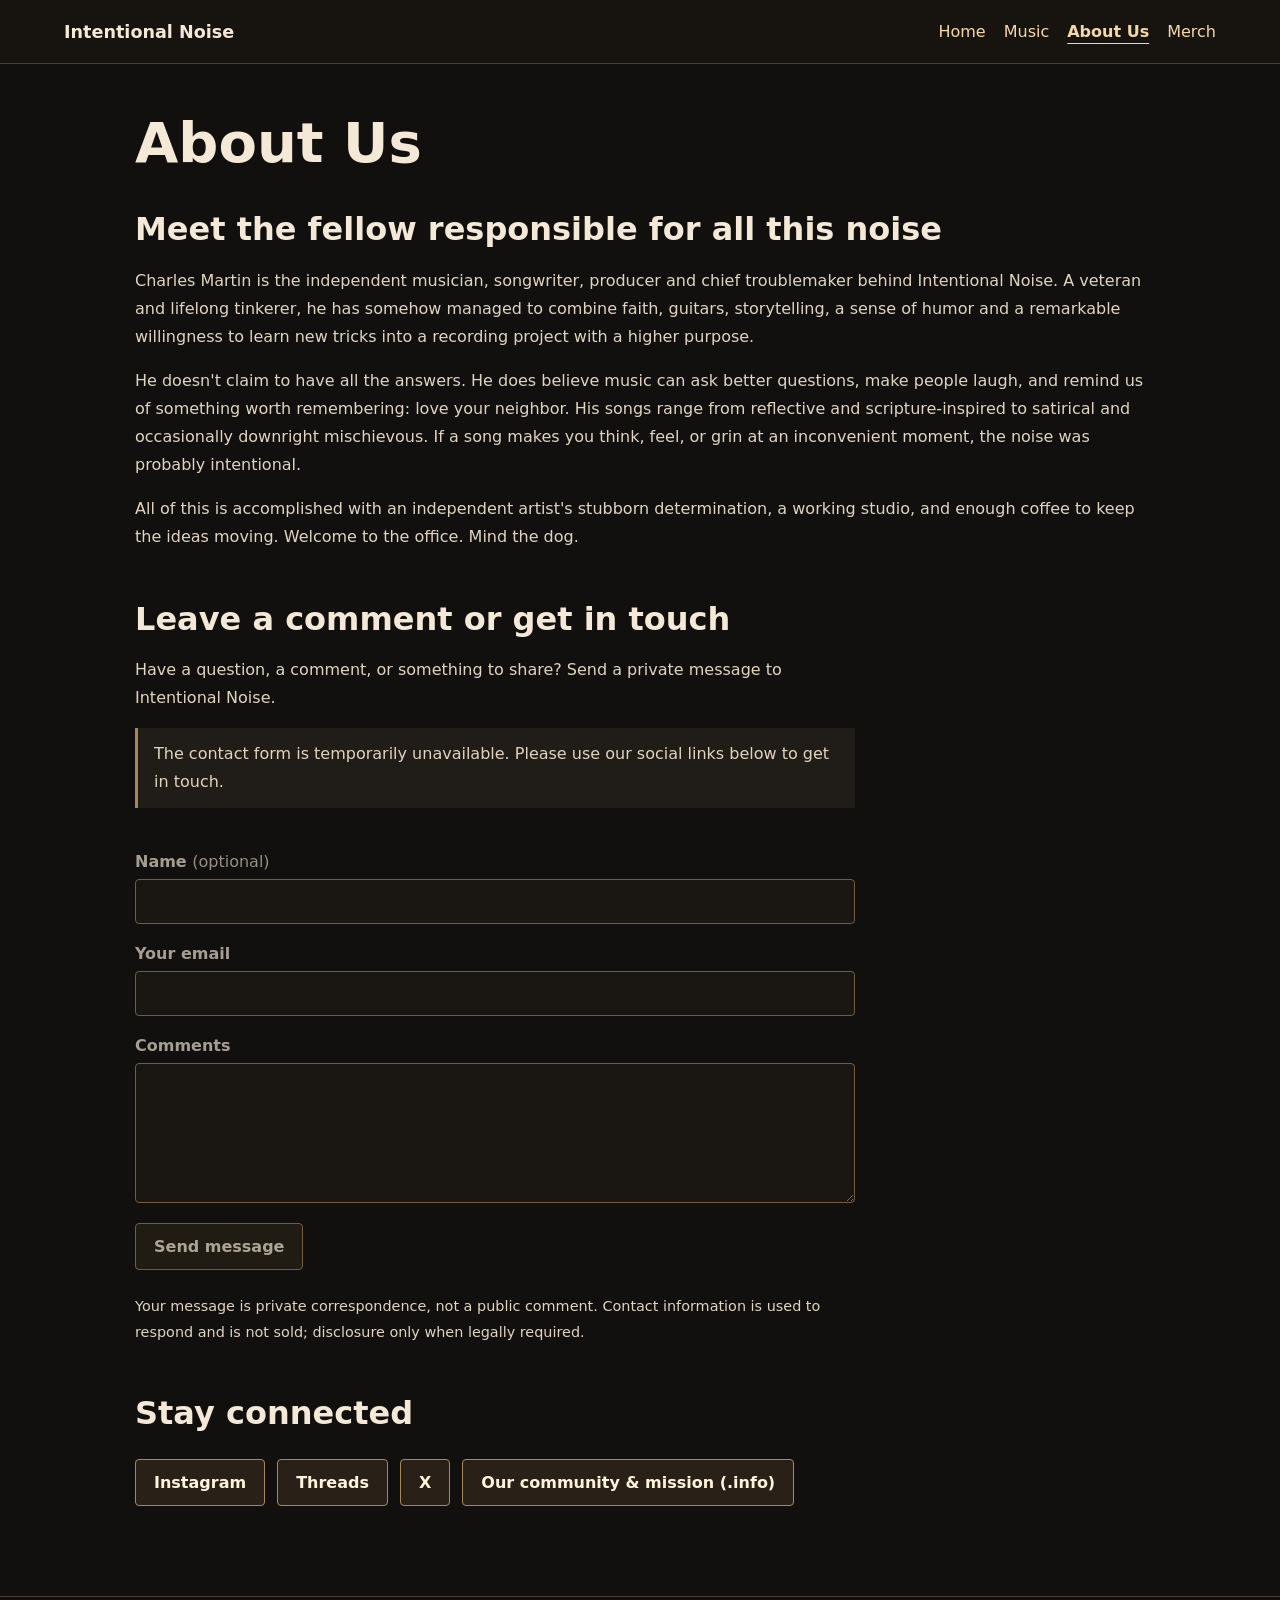
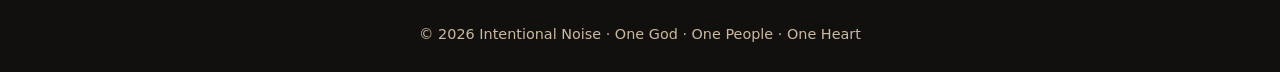
==== about.html @ 065f1108 "Separate home, About Us and music pages; correct release links Keep one short home introduction and " ====
<!doctype html>
<html lang="en">
<head>
  <meta charset="utf-8">
  <meta name="viewport" content="width=device-width,initial-scale=1">
  <meta name="description" content="Meet Charles Martin, the musician behind Intentional Noise, and get in touch with a private comment or message.">
  <meta name="robots" content="index,follow">
  <meta name="theme-color" content="#171410">
  <title>About Us | Intentional Noise</title>
  <link rel="canonical" href="https://intentionalnoise.com/about.html">
  <meta property="og:type" content="website">
  <meta property="og:site_name" content="Intentional Noise">
  <meta property="og:title" content="About Us | Intentional Noise">
  <meta property="og:description" content="Meet Charles Martin, the musician behind Intentional Noise, and get in touch with a private comment or message.">
  <meta property="og:url" content="https://intentionalnoise.com/about.html">
  <meta property="og:image" content="https://intentionalnoise.com/office.png">
  <meta name="twitter:card" content="summary_large_image">
  <meta name="twitter:title" content="About Us | Intentional Noise">
  <meta name="twitter:description" content="Meet Charles Martin, the musician behind Intentional Noise, and get in touch with a private comment or message.">
  <meta name="twitter:image" content="https://intentionalnoise.com/office.png">
  <link rel="stylesheet" href="styles.css">
  <script src="site.js" defer></script>
  
</head>
<body>
  <a class="skip-link" href="#main">Skip to content</a>
  <header class="site-header">
    <a class="brand" href="index.html">Intentional Noise</a>
    <nav aria-label="Main navigation"><a href="index.html">Home</a><a href="music.html">Music</a><a href="about.html" aria-current="page">About Us</a><a href="merch.html">Merch</a></nav>
  </header>
  
  <main id="main" tabindex="-1"><section id="about">
    <h1>About Us</h1>
    <h2>Meet the fellow responsible for all this noise</h2><p>Charles Martin is the independent musician, songwriter, producer and chief troublemaker behind Intentional Noise. A veteran and lifelong tinkerer, he has somehow managed to combine faith, guitars, storytelling, a sense of humor and a remarkable willingness to learn new tricks into a recording project with a higher purpose.</p><p>He doesn't claim to have all the answers. He does believe music can ask better questions, make people laugh, and remind us of something worth remembering: love your neighbor. His songs range from reflective and scripture-inspired to satirical and occasionally downright mischievous. If a song makes you think, feel, or grin at an inconvenient moment, the noise was probably intentional.</p><p>All of this is accomplished with an independent artist's stubborn determination, a working studio, and enough coffee to keep the ideas moving. Welcome to the office. Mind the dog.</p>
  </section>
  <section id="contact" class="contact">
    <h2>Leave a comment or get in touch</h2>
    <p>Have a question, a comment, or something to share? Send a private message to Intentional Noise.</p>
    <p id="contact-status" class="form-status" role="status">The contact form is temporarily unavailable. Please use our social links below to get in touch.</p>
    <form id="contact-form" method="post" aria-describedby="contact-status contact-privacy" data-contact-endpoint="">
      <fieldset disabled>
        <legend class="sr-only">Send a private message</legend>
        <label for="contact-name">Name <span class="muted">(optional)</span></label>
        <input id="contact-name" name="name" type="text" autocomplete="name" maxlength="120">
        <label for="contact-email">Your email</label>
        <input id="contact-email" name="email" type="email" autocomplete="email" maxlength="254" required>
        <label for="contact-comments">Comments</label>
        <textarea id="contact-comments" name="comments" rows="6" maxlength="5000" required></textarea>
        <div class="honey" aria-hidden="true"><label for="contact-website">Leave this field empty</label><input id="contact-website" name="_honey" type="text" tabindex="-1" autocomplete="off"></div>
        <input type="hidden" name="_subject" value="Intentional Noise — website message">
        <input type="hidden" name="_template" value="table">
        <input type="hidden" name="_next" value="https://intentionalnoise.com/thanks.html">
        <button type="submit">Send message</button>
      </fieldset>
    </form>
    <p id="contact-privacy" class="small">Your message is private correspondence, not a public comment. Contact information is used to respond and is not sold; disclosure only when legally required.</p>
  </section>
  <section id="connect">
    <h2>Stay connected</h2>
    <div class="links">
    <a class="" href="https://www.instagram.com/intnlnoise/" target="_blank" rel="noopener noreferrer">Instagram<span class="sr-only"> (opens in a new tab)</span></a>
    <a class="" href="https://www.threads.net/@intnlnoise" target="_blank" rel="noopener noreferrer">Threads<span class="sr-only"> (opens in a new tab)</span></a>
    <a class="" href="https://x.com/Intnlnoise" target="_blank" rel="noopener noreferrer">X<span class="sr-only"> (opens in a new tab)</span></a>
    <a href="https://intentionalnoise.info">Our community &amp; mission (.info)</a>
  </div>
  </section></main>
  <footer>© 2026 Intentional Noise · One God · One People · One Heart</footer>
</body>
</html>
---- styles.css ----
:root{color-scheme:dark;font-family:system-ui,-apple-system,Segoe UI,sans-serif;background:#11100e;color:#f4e9d6;--gold:#f3d29b;--muted:#e1d4c0;--border:#6b5131}
*{box-sizing:border-box}html{scroll-padding-top:1rem}body{margin:0}a{color:var(--gold);text-underline-offset:4px}a:focus-visible,button:focus-visible,input:focus-visible,textarea:focus-visible{outline:3px solid #eeb968;outline-offset:4px}img{max-width:100%}
.site-header{padding:16px 5%;display:flex;align-items:center;justify-content:space-between;gap:20px;background:#171410;border-bottom:1px solid #4a3b2b}.brand{font-size:1.1rem;font-weight:700;text-decoration:none;color:#f4e9d6;white-space:nowrap}nav{display:flex;gap:18px;flex-wrap:wrap}nav a{text-decoration:none;color:#f4d9a7;padding:6px 0}nav a:hover,nav a[aria-current=page]{text-decoration:underline;text-underline-offset:6px}nav a[aria-current=page]{font-weight:700}
.hero{max-width:1200px;margin:0 auto}.hero img{display:block;width:100%;height:auto}main{max-width:1050px;margin:auto;padding:36px 20px 65px}main:focus{outline:none}h1{font-size:clamp(2rem,5vw,3.5rem);line-height:1.15;margin:.2em 0 .6em}h2{font-size:clamp(1.4rem,3vw,2rem);line-height:1.3;margin:0 0 1rem}h3{line-height:1.35}p{line-height:1.75;color:var(--muted)}section+section{margin-top:3rem}#about h2{margin-top:1.5rem}.lead{font-size:1.2rem}.welcome{max-width:800px}.links{display:flex;gap:12px;flex-wrap:wrap;margin:25px 0}.links a,button{display:inline-flex;align-items:center;justify-content:center;padding:13px 18px;min-height:44px;border:1px solid #a88759;border-radius:4px;text-decoration:none;background:#292117;color:#fff3dd;font:inherit;font-weight:600}.links a:hover,button:hover{background:#443321}.category-nav{margin:0 0 2.5rem;padding-bottom:1rem;border-bottom:1px solid #4a3b2b;gap:24px}.category-nav a{text-decoration:underline}
.works{display:grid;grid-template-columns:repeat(auto-fit,minmax(min(100%,230px),1fr));gap:20px}.work{overflow:hidden;background:#201c17;border:1px solid var(--border);border-radius:12px;box-shadow:0 8px 24px #0004;display:flex;flex-direction:column}.cover-link{display:block}.cover{display:block;width:100%;height:auto;aspect-ratio:1;object-fit:contain;background:#201c17}.work-body{padding:20px;display:flex;flex-direction:column;flex:1}.work h3{font-size:1.12rem;margin:0 0 8px;overflow-wrap:anywhere}.work p{margin:0 0 12px}.release-links{display:flex;flex-wrap:wrap;gap:0 16px;margin-top:auto}.release-links a{padding:10px 0;min-height:44px;font-size:.95rem}.release-links a:last-child{flex-basis:100%}.cover-link:hover{opacity:.9}
.featured-release{display:grid;grid-template-columns:minmax(200px,.9fr) minmax(0,1.1fr);border:1px solid #a88759;border-radius:12px;overflow:hidden;background:#201c17;box-shadow:0 8px 24px #0004}.featured-body{padding:clamp(24px,4vw,42px);align-self:center}.featured-body h3{font-size:clamp(2rem,5vw,3rem);margin:.5em 0 .35em}.badge{display:inline-block;color:#171410;background:var(--gold);border-radius:3px;padding:5px 9px;font-size:.8rem;font-weight:700;letter-spacing:.02em}.release-date{font-size:1.15rem;font-weight:600}.featured-body .links{margin-bottom:0}
.contact{max-width:720px}.contact form{margin:24px 0}fieldset{border:0;padding:0;margin:0;min-width:0}label{display:block;margin:20px 0 8px;font-weight:600}input,textarea{display:block;width:100%;max-width:100%;border:1px solid #a88759;border-radius:4px;background:#201c17;color:#f4e9d6;padding:12px;font:inherit}textarea{resize:vertical}button{margin-top:20px;cursor:pointer}fieldset:disabled{opacity:.65}button:disabled,fieldset:disabled button{cursor:not-allowed}.honey{position:absolute;left:-10000px;width:1px;height:1px;overflow:hidden}.form-status{border-left:3px solid #a88759;padding:12px 16px;background:#201c17}.small{font-size:.9rem}.muted{font-weight:400;color:var(--muted)}footer{padding:25px 20px;text-align:center;border-top:1px solid #4a3b2b;color:#cbb99f;font-size:.9rem;line-height:1.7}.sr-only{position:absolute;width:1px;height:1px;overflow:hidden;clip-path:inset(50%);white-space:nowrap}.skip-link{position:absolute;top:-100px;left:16px;z-index:10;background:#f4e9d6;color:#171410;padding:12px}.skip-link:focus{top:8px}
@media(max-width:640px){.site-header{align-items:flex-start;flex-direction:column;gap:8px}nav{gap:12px 20px}main{padding-top:28px}.featured-release{grid-template-columns:1fr}.featured-body{padding:24px}.links a{flex-grow:1}.works{gap:16px}}
@media(prefers-reduced-motion:no-preference){html{scroll-behavior:smooth}}
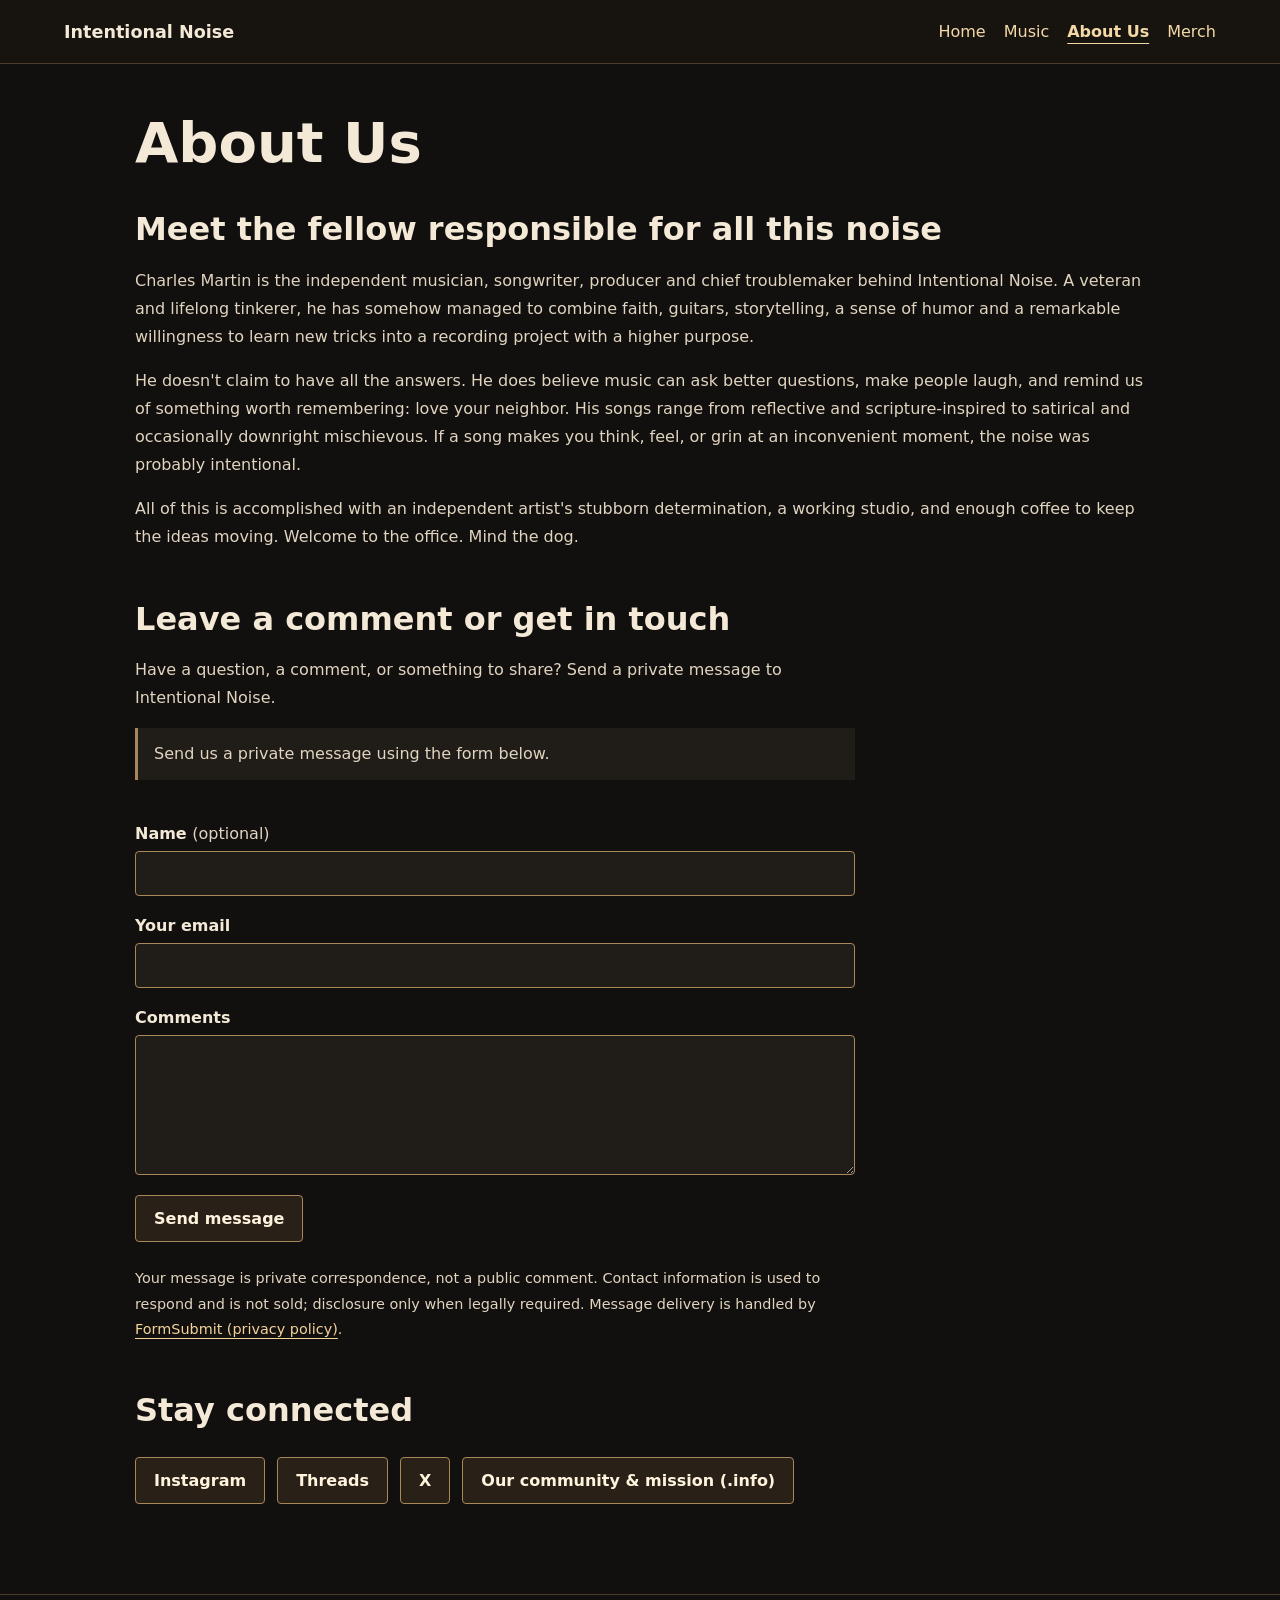
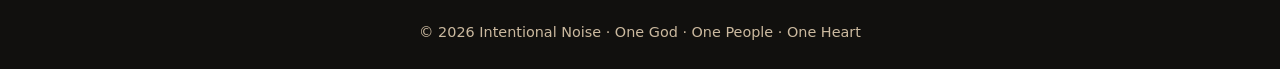
==== commit 98efb476: "Enable About Us contact form with verified hidden-address endpoint" ====
--- a/about.html
+++ b/about.html
@@ -36,9 +36,9 @@
   <section id="contact" class="contact">
     <h2>Leave a comment or get in touch</h2>
     <p>Have a question, a comment, or something to share? Send a private message to Intentional Noise.</p>
-    <p id="contact-status" class="form-status" role="status">The contact form is temporarily unavailable. Please use our social links below to get in touch.</p>
-    <form id="contact-form" method="post" aria-describedby="contact-status contact-privacy" data-contact-endpoint="">
-      <fieldset disabled>
+    <p id="contact-status" class="form-status" role="status">Send us a private message using the form below.</p>
+    <form id="contact-form" method="post" action="https://formsubmit.co/376910fd9aad0ac5b1abff5f35ea0202" aria-describedby="contact-status contact-privacy" data-contact-endpoint="https://formsubmit.co/376910fd9aad0ac5b1abff5f35ea0202">
+      <fieldset>
         <legend class="sr-only">Send a private message</legend>
         <label for="contact-name">Name <span class="muted">(optional)</span></label>
         <input id="contact-name" name="name" type="text" autocomplete="name" maxlength="120">
@@ -53,7 +53,7 @@
         <button type="submit">Send message</button>
       </fieldset>
     </form>
-    <p id="contact-privacy" class="small">Your message is private correspondence, not a public comment. Contact information is used to respond and is not sold; disclosure only when legally required.</p>
+    <p id="contact-privacy" class="small">Your message is private correspondence, not a public comment. Contact information is used to respond and is not sold; disclosure only when legally required. Message delivery is handled by <a href="https://formsubmit.co/privacy.pdf" target="_blank" rel="noopener noreferrer">FormSubmit (privacy policy)</a>.</p>
   </section>
   <section id="connect">
     <h2>Stay connected</h2>
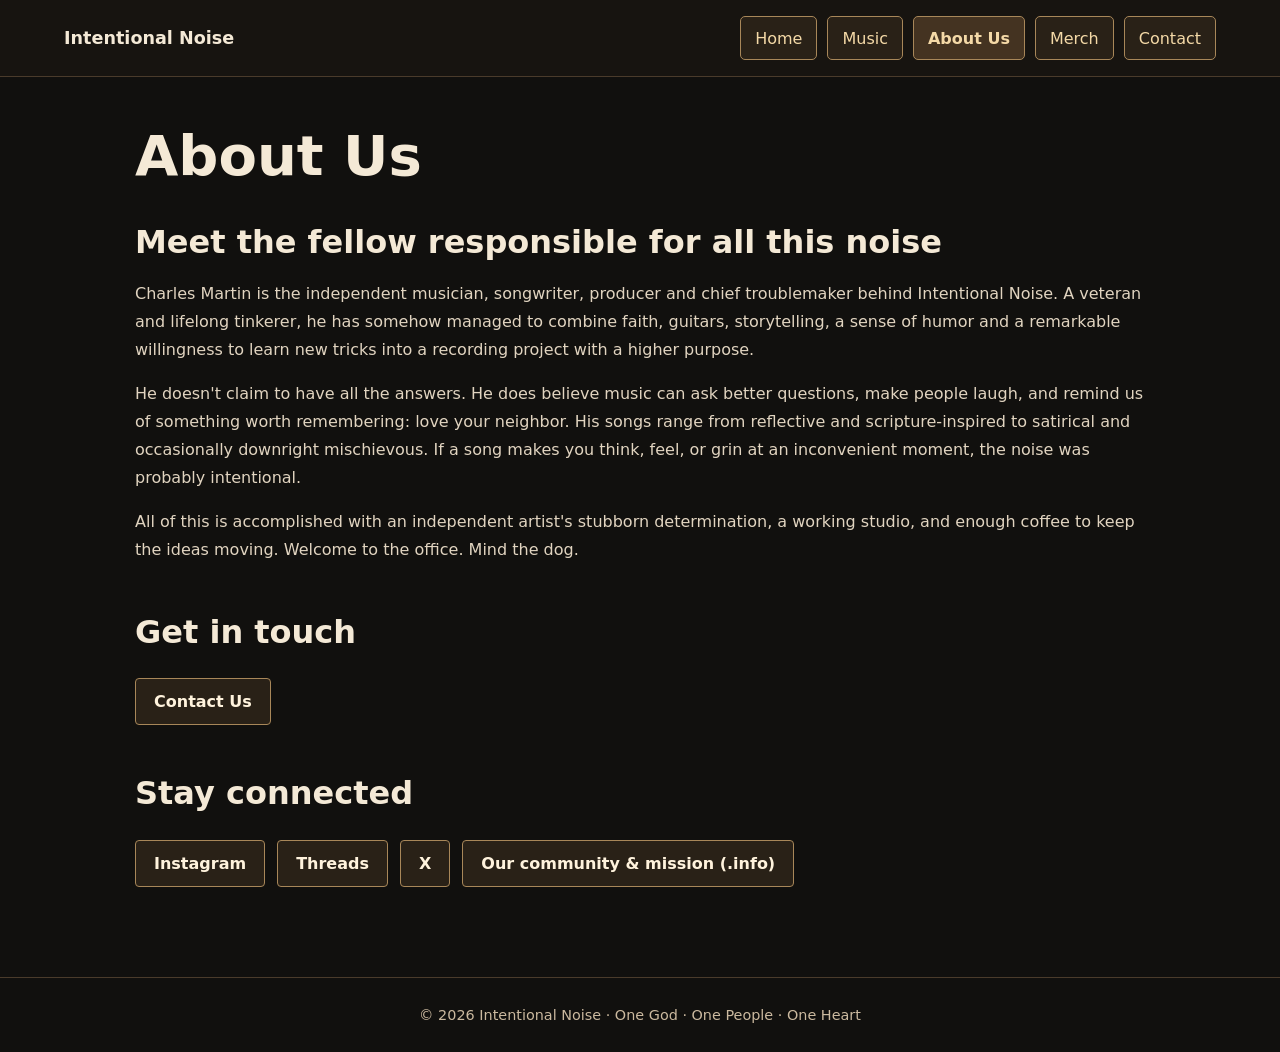
==== commit f5dd1f2a: "Add Contact navigation buttons and dedicated contact page Keep the verified form and hidden-address " ====
--- a/about.html
+++ b/about.html
@@ -26,35 +26,14 @@
   <a class="skip-link" href="#main">Skip to content</a>
   <header class="site-header">
     <a class="brand" href="index.html">Intentional Noise</a>
-    <nav aria-label="Main navigation"><a href="index.html">Home</a><a href="music.html">Music</a><a href="about.html" aria-current="page">About Us</a><a href="merch.html">Merch</a></nav>
+    <nav aria-label="Main navigation"><a href="index.html">Home</a><a href="music.html">Music</a><a href="about.html" aria-current="page">About Us</a><a href="merch.html">Merch</a><a href="contact.html">Contact</a></nav>
   </header>
   
   <main id="main" tabindex="-1"><section id="about">
     <h1>About Us</h1>
     <h2>Meet the fellow responsible for all this noise</h2><p>Charles Martin is the independent musician, songwriter, producer and chief troublemaker behind Intentional Noise. A veteran and lifelong tinkerer, he has somehow managed to combine faith, guitars, storytelling, a sense of humor and a remarkable willingness to learn new tricks into a recording project with a higher purpose.</p><p>He doesn't claim to have all the answers. He does believe music can ask better questions, make people laugh, and remind us of something worth remembering: love your neighbor. His songs range from reflective and scripture-inspired to satirical and occasionally downright mischievous. If a song makes you think, feel, or grin at an inconvenient moment, the noise was probably intentional.</p><p>All of this is accomplished with an independent artist's stubborn determination, a working studio, and enough coffee to keep the ideas moving. Welcome to the office. Mind the dog.</p>
   </section>
-  <section id="contact" class="contact">
-    <h2>Leave a comment or get in touch</h2>
-    <p>Have a question, a comment, or something to share? Send a private message to Intentional Noise.</p>
-    <p id="contact-status" class="form-status" role="status">Send us a private message using the form below.</p>
-    <form id="contact-form" method="post" action="https://formsubmit.co/376910fd9aad0ac5b1abff5f35ea0202" aria-describedby="contact-status contact-privacy" data-contact-endpoint="https://formsubmit.co/376910fd9aad0ac5b1abff5f35ea0202">
-      <fieldset>
-        <legend class="sr-only">Send a private message</legend>
-        <label for="contact-name">Name <span class="muted">(optional)</span></label>
-        <input id="contact-name" name="name" type="text" autocomplete="name" maxlength="120">
-        <label for="contact-email">Your email</label>
-        <input id="contact-email" name="email" type="email" autocomplete="email" maxlength="254" required>
-        <label for="contact-comments">Comments</label>
-        <textarea id="contact-comments" name="comments" rows="6" maxlength="5000" required></textarea>
-        <div class="honey" aria-hidden="true"><label for="contact-website">Leave this field empty</label><input id="contact-website" name="_honey" type="text" tabindex="-1" autocomplete="off"></div>
-        <input type="hidden" name="_subject" value="Intentional Noise — website message">
-        <input type="hidden" name="_template" value="table">
-        <input type="hidden" name="_next" value="https://intentionalnoise.com/thanks.html">
-        <button type="submit">Send message</button>
-      </fieldset>
-    </form>
-    <p id="contact-privacy" class="small">Your message is private correspondence, not a public comment. Contact information is used to respond and is not sold; disclosure only when legally required. Message delivery is handled by <a href="https://formsubmit.co/privacy.pdf" target="_blank" rel="noopener noreferrer">FormSubmit (privacy policy)</a>.</p>
-  </section>
+  <section id="contact"><h2>Get in touch</h2><div class="links"><a href="contact.html">Contact Us</a></div></section>
   <section id="connect">
     <h2>Stay connected</h2>
     <div class="links">
--- a/styles.css
+++ b/styles.css
@@ -7,3 +7,6 @@
 .contact{max-width:720px}.contact form{margin:24px 0}fieldset{border:0;padding:0;margin:0;min-width:0}label{display:block;margin:20px 0 8px;font-weight:600}input,textarea{display:block;width:100%;max-width:100%;border:1px solid #a88759;border-radius:4px;background:#201c17;color:#f4e9d6;padding:12px;font:inherit}textarea{resize:vertical}button{margin-top:20px;cursor:pointer}fieldset:disabled{opacity:.65}button:disabled,fieldset:disabled button{cursor:not-allowed}.honey{position:absolute;left:-10000px;width:1px;height:1px;overflow:hidden}.form-status{border-left:3px solid #a88759;padding:12px 16px;background:#201c17}.small{font-size:.9rem}.muted{font-weight:400;color:var(--muted)}footer{padding:25px 20px;text-align:center;border-top:1px solid #4a3b2b;color:#cbb99f;font-size:.9rem;line-height:1.7}.sr-only{position:absolute;width:1px;height:1px;overflow:hidden;clip-path:inset(50%);white-space:nowrap}.skip-link{position:absolute;top:-100px;left:16px;z-index:10;background:#f4e9d6;color:#171410;padding:12px}.skip-link:focus{top:8px}
 @media(max-width:640px){.site-header{align-items:flex-start;flex-direction:column;gap:8px}nav{gap:12px 20px}main{padding-top:28px}.featured-release{grid-template-columns:1fr}.featured-body{padding:24px}.links a{flex-grow:1}.works{gap:16px}}
 @media(prefers-reduced-motion:no-preference){html{scroll-behavior:smooth}}
+
+/* Navigation buttons */
+.site-header nav{gap:10px}.site-header nav a{display:inline-flex;align-items:center;justify-content:center;min-height:44px;padding:9px 14px;border:1px solid #a88759;border-radius:5px;background:#292117}.site-header nav a:hover,.site-header nav a[aria-current="page"]{background:#443321;text-decoration:none}
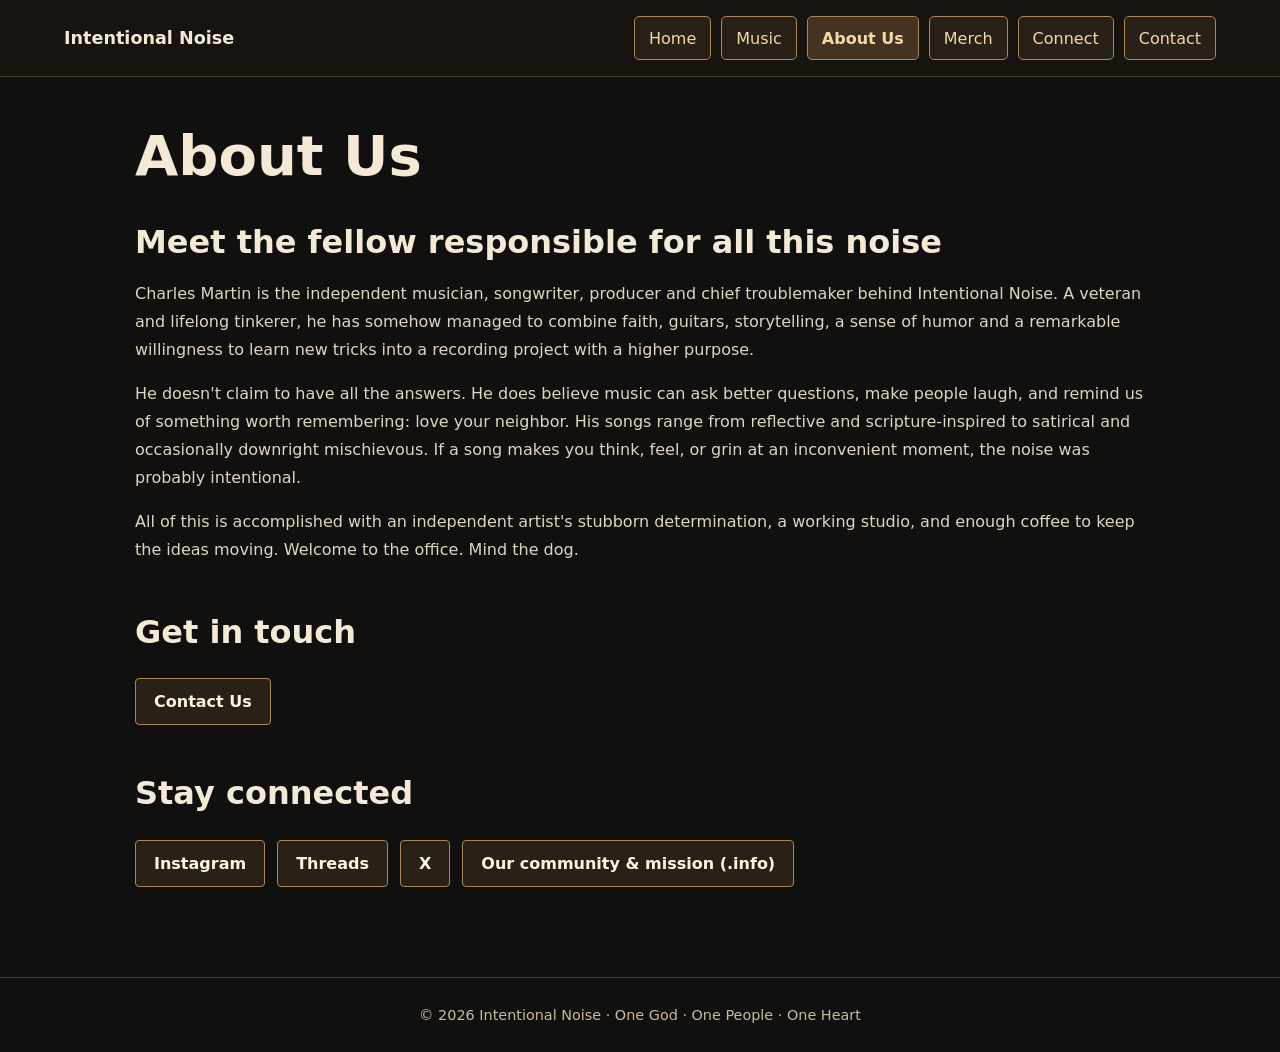
==== commit a1ca9b12: "Add separate direct Connect button to all .com pages" ====
--- a/about.html
+++ b/about.html
@@ -26,7 +26,7 @@
   <a class="skip-link" href="#main">Skip to content</a>
   <header class="site-header">
     <a class="brand" href="index.html">Intentional Noise</a>
-    <nav aria-label="Main navigation"><a href="index.html">Home</a><a href="music.html">Music</a><a href="about.html" aria-current="page">About Us</a><a href="merch.html">Merch</a><a href="contact.html">Contact</a></nav>
+    <nav aria-label="Main navigation"><a href="index.html">Home</a><a href="music.html">Music</a><a href="about.html" aria-current="page">About Us</a><a href="merch.html">Merch</a><a href="https://connect.intentionalnoise.info">Connect</a><a href="contact.html">Contact</a></nav>
   </header>
   
   <main id="main" tabindex="-1"><section id="about">
--- a/styles.css
+++ b/styles.css
@@ -10,3 +10,8 @@
 
 /* Navigation buttons */
 .site-header nav{gap:10px}.site-header nav a{display:inline-flex;align-items:center;justify-content:center;min-height:44px;padding:9px 14px;border:1px solid #a88759;border-radius:5px;background:#292117}.site-header nav a:hover,.site-header nav a[aria-current="page"]{background:#443321;text-decoration:none}
+
+/* Navigation consistency: the .com site uses .site-header nav, not .nav. */
+.site-header nav a{transition:background-color .2s,border-color .2s,color .2s}
+.site-header nav a:focus-visible{outline:2px solid #d5a75a;outline-offset:3px}
+@media(prefers-reduced-motion:reduce){.site-header nav a{transition:none}}
